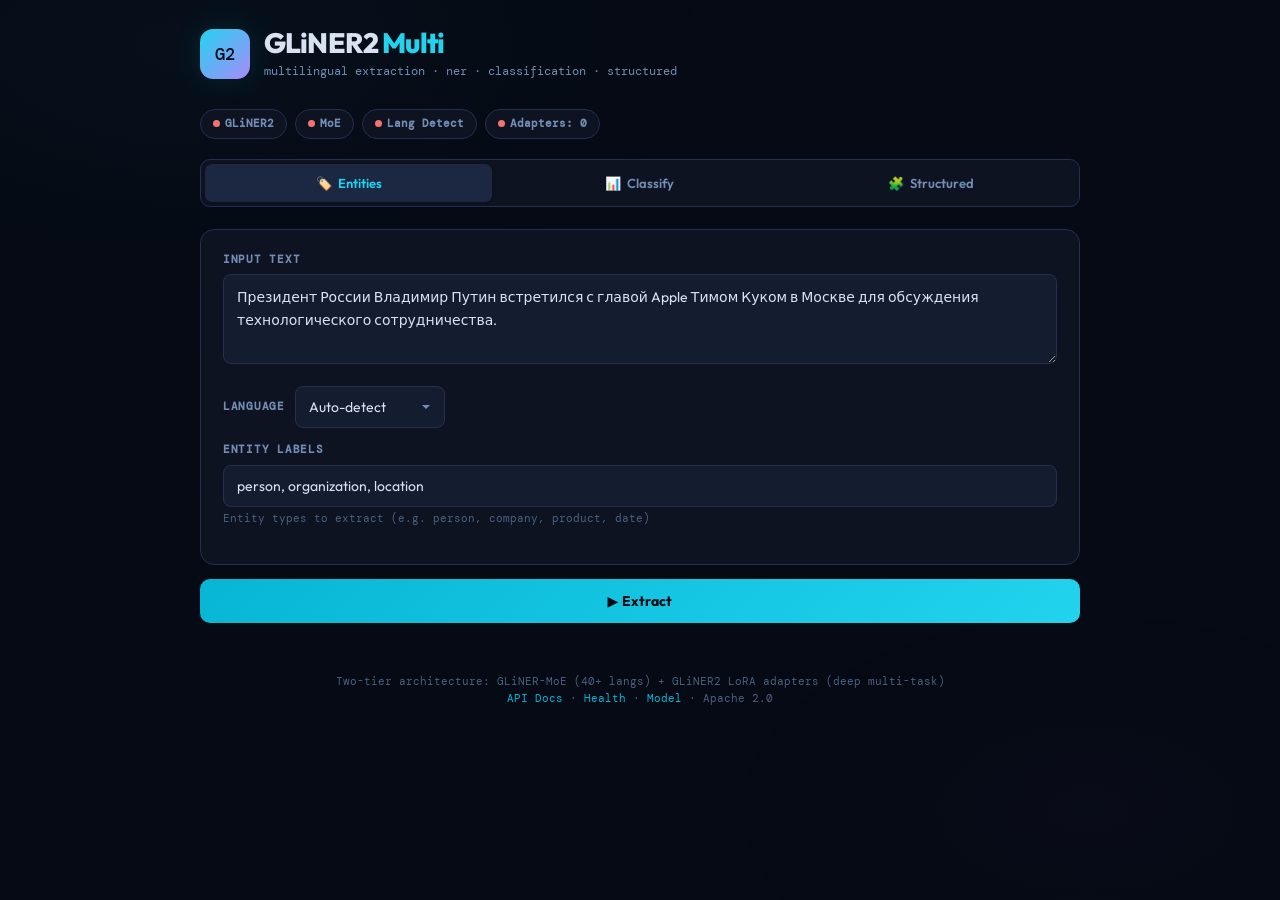
==== frontend/index.html @ 4576d4bb "Initial commit: GLiNER2 multilingual extraction system FastAPI backend with two-tier NER architectur" ====
<!DOCTYPE html>
<html lang="en">
<head>
<meta charset="UTF-8">
<meta name="viewport" content="width=device-width, initial-scale=1.0">
<title>GLiNER2 Multilingual Extraction</title>
<link rel="preconnect" href="https://fonts.googleapis.com">
<link href="https://fonts.googleapis.com/css2?family=DM+Mono:wght@400;500&family=Outfit:wght@400;500;600;700;800&display=swap" rel="stylesheet">
<style>
*,*::before,*::after{box-sizing:border-box;margin:0;padding:0}
:root{
  --bg:#060a14;--surface:#0d1321;--s2:#141d30;--s3:#1c2842;
  --border:#243050;--blight:#304670;
  --text:#d8e2f0;--dim:#728db5;--muted:#4a6080;
  --accent:#22d3ee;--acdim:#06b6d4;--acbg:rgba(34,211,238,.06);
  --green:#34d399;--amber:#fbbf24;--red:#f87171;--violet:#a78bfa;--blue:#60a5fa;--pink:#f472b6;
  --mono:'DM Mono','Fira Code',monospace;--sans:'Outfit',system-ui,sans-serif;
  --r:10px;--rs:6px;
}
body{font-family:var(--sans);background:var(--bg);color:var(--text);min-height:100vh;line-height:1.6}
body::before{content:'';position:fixed;inset:0;background:radial-gradient(ellipse 70% 50% at 15% 5%,rgba(34,211,238,.03) 0%,transparent 60%),radial-gradient(ellipse 50% 40% at 85% 90%,rgba(167,139,250,.02) 0%,transparent 60%);pointer-events:none;z-index:0}
.app{position:relative;z-index:1;max-width:920px;margin:0 auto;padding:28px 20px 60px}
/* Header */
.hdr{display:flex;align-items:center;gap:14px;margin-bottom:28px;animation:fd .5s ease}
.logo{width:50px;height:50px;border-radius:13px;background:linear-gradient(135deg,var(--accent),var(--violet));display:flex;align-items:center;justify-content:center;font-family:var(--mono);font-weight:500;font-size:17px;color:var(--bg);flex-shrink:0;box-shadow:0 0 30px rgba(34,211,238,.12)}
.hdr h1{font-size:28px;font-weight:800;letter-spacing:-.03em;line-height:1.1}
.hdr h1 em{font-style:normal;color:var(--accent)}
.hdr small{display:block;font-size:12px;color:var(--dim);margin-top:3px;font-family:var(--mono)}
/* Status */
.status{display:flex;gap:8px;flex-wrap:wrap;margin-bottom:20px;animation:fd .5s ease .05s both}
.status-pill{padding:5px 12px;border-radius:20px;font-size:11px;font-weight:600;font-family:var(--mono);border:1px solid var(--border);background:var(--surface);color:var(--dim);display:flex;align-items:center;gap:5px}
.status-pill .dot{width:7px;height:7px;border-radius:50%;background:var(--muted)}
.status-pill.ok .dot{background:var(--green);box-shadow:0 0 6px rgba(52,211,153,.4)}
.status-pill.warn .dot{background:var(--amber)}
.status-pill.err .dot{background:var(--red)}
/* Tabs */
.tabs{display:flex;gap:4px;background:var(--surface);border:1px solid var(--border);border-radius:var(--r);padding:4px;margin-bottom:22px;animation:fd .5s ease .08s both}
.tab{flex:1;padding:11px 14px;border:none;background:transparent;color:var(--dim);font-family:var(--sans);font-size:13px;font-weight:600;cursor:pointer;border-radius:7px;transition:all .2s;display:flex;align-items:center;justify-content:center;gap:6px}
.tab:hover{color:var(--text);background:var(--s2)}
.tab.on{background:var(--s3);color:var(--accent);box-shadow:0 1px 4px rgba(0,0,0,.2)}
/* Card */
.card{background:var(--surface);border:1px solid var(--border);border-radius:14px;padding:22px;margin-bottom:14px;animation:fu .4s ease .1s both}
/* Form */
.lbl{display:block;font-size:10.5px;font-weight:700;text-transform:uppercase;letter-spacing:.07em;color:var(--dim);margin-bottom:6px;font-family:var(--mono)}
textarea,input[type=text],select{width:100%;padding:11px 13px;background:var(--s2);border:1.5px solid var(--border);border-radius:8px;color:var(--text);font-family:var(--sans);font-size:14px;outline:none;transition:border-color .2s}
textarea{resize:vertical;min-height:90px;line-height:1.6}
textarea:focus,input[type=text]:focus,select:focus{border-color:var(--acdim);box-shadow:0 0 0 3px rgba(34,211,238,.06)}
select{cursor:pointer;appearance:none;background-image:url("data:image/svg+xml,%3Csvg xmlns='http://www.w3.org/2000/svg' width='12' height='12' fill='%23728db5'%3E%3Cpath d='M2 4l4 4 4-4'/%3E%3C/svg%3E");background-repeat:no-repeat;background-position:right 12px center;padding-right:32px}
.hint{font-size:10.5px;color:var(--muted);margin-top:4px;font-family:var(--mono)}
.fg{margin-bottom:14px}
.row{display:flex;gap:12px}
.row>*{flex:1}
/* Structured fields */
.flds{background:var(--s2);border:1px solid var(--border);border-radius:8px;padding:12px}
.flds-hdr{display:flex;justify-content:space-between;align-items:center;margin-bottom:8px}
.fr{display:flex;gap:8px;align-items:center;margin-bottom:6px}
.fr input,.fr select{padding:8px 10px;font-size:12.5px;font-family:var(--mono);border-radius:var(--rs)}
.fr input:nth-child(1){width:120px;flex:none}
.fr select{width:78px;flex:none}
.fr input:nth-child(3){flex:1}
.btn-rm{width:28px;height:28px;border-radius:var(--rs);border:1px solid #5b2a2a;background:rgba(248,113,113,.06);color:var(--red);font-size:15px;cursor:pointer;display:flex;align-items:center;justify-content:center;flex-shrink:0;transition:all .15s}
.btn-rm:hover{background:rgba(248,113,113,.15)}
.btn-add{border:1.5px dashed var(--blight);background:transparent;color:var(--dim);padding:5px 13px;border-radius:var(--rs);font-size:11.5px;font-weight:600;cursor:pointer;font-family:var(--sans);transition:all .15s}
.btn-add:hover{border-color:var(--acdim);color:var(--accent)}
/* Lang override */
.lang-row{display:flex;gap:10px;align-items:center;margin-bottom:14px}
.lang-row select{width:150px;flex:none}
.lang-row .detected{font-size:12px;color:var(--dim);font-family:var(--mono)}
/* Run btn */
.btn-run{width:100%;padding:13px 22px;border:none;border-radius:var(--r);background:linear-gradient(135deg,var(--acdim),var(--accent));color:var(--bg);font-size:14px;font-weight:700;font-family:var(--sans);cursor:pointer;letter-spacing:.01em;transition:all .2s;margin-bottom:22px;animation:fu .4s ease .15s both;position:relative;overflow:hidden}
.btn-run:hover:not(:disabled){box-shadow:0 4px 20px rgba(34,211,238,.2);transform:translateY(-1px)}
.btn-run:disabled{opacity:.5;cursor:not-allowed}
.spinner{display:inline-block;width:15px;height:15px;border:2px solid rgba(6,10,20,.3);border-top-color:var(--bg);border-radius:50%;animation:spin .6s linear infinite;vertical-align:middle;margin-right:8px}
/* Results */
.res{background:var(--surface);border:1px solid var(--border);border-radius:14px;padding:22px;animation:fu .35s ease;margin-bottom:14px}
.res-hdr{display:flex;justify-content:space-between;align-items:center;margin-bottom:16px}
.res-hdr h3{font-size:14px;font-weight:700;font-family:var(--mono);color:var(--accent)}
.res-meta{display:flex;gap:8px}
.pill{font-size:10.5px;color:var(--muted);background:var(--s2);padding:3px 10px;border-radius:20px;font-family:var(--mono)}
/* Annotated text */
.ann{padding:16px;background:var(--s2);border-radius:var(--r);border:1px solid var(--border);line-height:2.3;font-size:15px;margin-bottom:14px}
.etag{display:inline;border-radius:4px;padding:3px 6px;margin:0 1px;font-weight:600;border-width:1.5px;border-style:solid}
.ebadge{font-size:8.5px;font-weight:700;text-transform:uppercase;letter-spacing:.04em;padding:1px 5px;border-radius:3px;margin-left:4px;color:#fff;vertical-align:middle}
.ecards{display:flex;flex-wrap:wrap;gap:8px;margin-bottom:12px}
.ecard{border-radius:8px;padding:10px 16px;border-width:1.5px;border-style:solid}
.ecard-lbl{font-size:9.5px;font-weight:700;text-transform:uppercase;letter-spacing:.05em;margin-bottom:3px;font-family:var(--mono)}
.ecard-val{font-size:14px;font-weight:600}
/* Classify */
.cls-res{display:flex;align-items:center;gap:18px;padding:22px;background:var(--s2);border-radius:var(--r);border:1px solid var(--border)}
.cls-emoji{font-size:44px}
.cls-lbl{font-size:10.5px;font-weight:600;text-transform:uppercase;letter-spacing:.05em;color:var(--dim);font-family:var(--mono)}
.cls-val{font-size:26px;font-weight:800;color:var(--accent);text-transform:capitalize;font-family:var(--mono)}
/* Structured */
.stbl{background:var(--s2);border-radius:var(--r);border:1px solid var(--border);overflow:hidden}
.stbl-hdr{background:var(--s3);padding:10px 16px;border-bottom:1px solid var(--border);font-size:10.5px;font-weight:700;text-transform:uppercase;letter-spacing:.05em;color:var(--dim);font-family:var(--mono)}
.srow{display:flex;padding:10px 16px;border-bottom:1px solid var(--border)}
.srow:last-child{border-bottom:none}
.skey{width:140px;flex-shrink:0;font-size:12.5px;font-weight:600;color:var(--dim);font-family:var(--mono);padding-top:2px}
.sval{flex:1;font-size:14px;color:var(--text)}
.ltag{display:inline-block;background:rgba(167,139,250,.1);color:var(--violet);padding:2px 8px;border-radius:4px;font-size:12px;font-weight:500;margin:2px 3px 2px 0}
/* JSON */
details{margin-top:14px}
details summary{cursor:pointer;font-size:12px;font-weight:600;color:var(--dim);font-family:var(--mono);padding:5px 0;transition:color .15s}
details summary:hover{color:var(--accent)}
pre.cb{margin-top:6px;padding:14px;background:#060a14;border:1px solid var(--border);border-radius:8px;font-size:12px;font-family:var(--mono);color:var(--dim);overflow-x:auto;line-height:1.7;white-space:pre-wrap;word-break:break-word}
pre .kw{color:var(--accent)}pre .str{color:var(--amber)}pre .fn{color:var(--blue)}
/* Footer */
.ftr{text-align:center;margin-top:28px;font-size:11px;color:var(--muted);font-family:var(--mono);animation:fu .4s ease .2s both}
.ftr a{color:var(--acdim);text-decoration:none}.ftr a:hover{text-decoration:underline}
/* Animations */
@keyframes fu{from{opacity:0;transform:translateY(12px)}to{opacity:1;transform:translateY(0)}}
@keyframes fd{from{opacity:0;transform:translateY(-10px)}to{opacity:1;transform:translateY(0)}}
@keyframes spin{to{transform:rotate(360deg)}}
/* Responsive */
@media(max-width:640px){.tabs{flex-wrap:wrap}.tab{font-size:12px;padding:9px 10px}.row{flex-direction:column;gap:0}.fr{flex-wrap:wrap}.hdr h1{font-size:22px}}
</style>
</head>
<body>
<div class="app" id="app">
  <!-- Header -->
  <div class="hdr">
    <div class="logo">G2</div>
    <div>
      <h1>GLiNER2 <em>Multi</em></h1>
      <small>multilingual extraction &middot; ner &middot; classification &middot; structured</small>
    </div>
  </div>

  <!-- Status bar -->
  <div class="status" id="status-bar">
    <div class="status-pill" id="s-gliner2"><span class="dot"></span>GLiNER2</div>
    <div class="status-pill" id="s-moe"><span class="dot"></span>MoE</div>
    <div class="status-pill" id="s-lang"><span class="dot"></span>Lang Detect</div>
    <div class="status-pill" id="s-adapters"><span class="dot"></span>Adapters: 0</div>
  </div>

  <!-- Tabs -->
  <div class="tabs" id="tabs">
    <button class="tab on" data-mode="entities"><span>🏷️</span> <span>Entities</span></button>
    <button class="tab" data-mode="classify"><span>📊</span> <span>Classify</span></button>
    <button class="tab" data-mode="structured"><span>🧩</span> <span>Structured</span></button>
  </div>

  <!-- Input card -->
  <div class="card">
    <div class="fg">
      <label class="lbl">Input Text</label>
      <textarea id="input-text" placeholder="Enter text in any supported language..."></textarea>
    </div>

    <!-- Language override -->
    <div class="lang-row">
      <label class="lbl" style="margin:0">Language</label>
      <select id="lang-select">
        <option value="">Auto-detect</option>
        <option value="en">English</option>
        <option value="ru">Russian</option>
        <option value="zh">Mandarin</option>
        <option value="id">Indonesian</option>
        <option value="ur">Urdu</option>
        <option value="th">Thai</option>
        <option value="fr">French</option>
        <option value="de">German</option>
        <option value="es">Spanish</option>
        <option value="ar">Arabic</option>
        <option value="ja">Japanese</option>
        <option value="ko">Korean</option>
        <option value="hi">Hindi</option>
      </select>
      <span class="detected" id="detected-lang"></span>
    </div>

    <!-- Entity controls -->
    <div id="ctrl-entities">
      <div class="fg">
        <label class="lbl">Entity Labels</label>
        <input type="text" id="entity-labels" value="person, organization, location" placeholder="comma-separated labels">
        <div class="hint">Entity types to extract (e.g. person, company, product, date)</div>
      </div>
    </div>

    <!-- Classify controls -->
    <div id="ctrl-classify" style="display:none">
      <div class="row">
        <div class="fg"><label class="lbl">Category</label><input type="text" id="cls-category" value="sentiment"></div>
        <div class="fg"><label class="lbl">Labels</label><input type="text" id="cls-labels" value="positive, negative, neutral, mixed" placeholder="comma-separated"></div>
      </div>
    </div>

    <!-- Structured controls -->
    <div id="ctrl-structured" style="display:none">
      <div class="flds-hdr">
        <label class="lbl" style="margin:0">Schema: <code id="sch-display" style="background:var(--s3);padding:2px 7px;border-radius:4px;font-size:12px">product</code></label>
        <div style="display:flex;gap:8px;align-items:center">
          <input type="text" id="sch-name" value="product" style="width:110px;padding:7px 10px;font-size:12px;font-family:var(--mono)">
          <button class="btn-add" id="btn-add-field">+ Field</button>
        </div>
      </div>
      <div class="flds" id="fields-container"></div>
    </div>
  </div>

  <!-- Run -->
  <button class="btn-run" id="btn-run">&#9654; Extract</button>

  <!-- Results -->
  <div id="results-area"></div>

  <!-- Footer -->
  <div class="ftr">
    Two-tier architecture: GLiNER-MoE (40+ langs) + GLiNER2 LoRA adapters (deep multi-task)<br>
    <a id="lnk-docs" href="#" target="_blank">API Docs</a> &middot;
    <a id="lnk-health" href="#" target="_blank">Health</a> &middot;
    <a href="https://huggingface.co/fastino/gliner2-multi-v1" target="_blank">Model</a> &middot;
    Apache 2.0
  </div>
</div>

<script>
// ── CONFIG ──
// API base is injected at Netlify build time from RAILWAY_BACKEND_URL env var.
// The %%RAILWAY_URL%% placeholder is replaced by netlify.toml's build command.
const API = '%%RAILWAY_URL%%';
let mode = 'entities';
let structFields = [
  {name:'name',dtype:'str',description:'Full product name'},
  {name:'price',dtype:'str',description:'Price with currency'},
  {name:'features',dtype:'list',description:'Key features'}
];

// Point footer links at the backend
document.getElementById('lnk-docs').href = API + '/docs';
document.getElementById('lnk-health').href = API + '/health';

const PRESETS = {
  entities: {text:'Президент России Владимир Путин встретился с главой Apple Тимом Куком в Москве для обсуждения технологического сотрудничества.',labels:'person, organization, location'},
  classify: {text:'Этот ноутбук обладает потрясающим качеством сборки и великолепным дисплеем, но батарея едва держит 3 часа.',labels:'positive, negative, neutral, mixed',category:'sentiment'},
  structured: {text:'iPhone 15 Pro Max with 256GB storage, A17 Pro chip, priced at $1,199. Available in Natural Titanium and Black Titanium.'}
};

const ECOLORS = {
  person:{bg:'rgba(251,191,36,.1)',border:'#fbbf24',text:'#fbbf24'},
  organization:{bg:'rgba(96,165,250,.1)',border:'#60a5fa',text:'#60a5fa'},
  location:{bg:'rgba(244,114,182,.1)',border:'#f472b6',text:'#f472b6'},
  company:{bg:'rgba(96,165,250,.1)',border:'#60a5fa',text:'#60a5fa'},
  product:{bg:'rgba(110,231,183,.1)',border:'#6ee7b7',text:'#6ee7b7'},
  date:{bg:'rgba(251,191,36,.08)',border:'#fbbf24',text:'#fbbf24'},
  default:{bg:'rgba(124,139,170,.08)',border:'#728db5',text:'#728db5'}
};
function ec(l){return ECOLORS[l.toLowerCase()]||ECOLORS.default}
function esc(s){return(s||'').replace(/&/g,'&amp;').replace(/</g,'&lt;').replace(/>/g,'&gt;').replace(/"/g,'&quot;')}

// ── DOM ──
const $=id=>document.getElementById(id);
const inputText=$('input-text');
const langSelect=$('lang-select');
const detectedEl=$('detected-lang');
const btnRun=$('btn-run');
const resultsArea=$('results-area');

// ── HEALTH CHECK ──
async function checkHealth(){
  try{
    const r=await fetch(API+'/health');
    const d=await r.json();
    setStatus('s-gliner2',d.gliner2_loaded);
    setStatus('s-moe',d.moe_loaded);
    setStatus('s-lang',d.lang_detect_loaded);
    $('s-adapters').querySelector('.dot').style.background=d.adapters_available.length>0?'var(--green)':'var(--muted)';
    $('s-adapters').innerHTML=`<span class="dot" style="background:${d.adapters_available.length>0?'var(--green)':'var(--muted)'}"></span>Adapters: ${d.adapters_available.length} (${d.adapters_available.join(', ')||'none'})`;
    $('s-adapters').className='status-pill'+(d.adapters_available.length>0?' ok':'');
  }catch(e){
    ['s-gliner2','s-moe','s-lang','s-adapters'].forEach(id=>{
      $(id).className='status-pill err';
    });
  }
}
function setStatus(id,ok){
  const el=$(id);
  el.className='status-pill '+(ok?'ok':'warn');
  el.querySelector('.dot').style.background=ok?'var(--green)':'var(--amber)';
}
checkHealth();setInterval(checkHealth,30000);

// ── TABS ──
document.querySelectorAll('.tab').forEach(t=>{
  t.addEventListener('click',()=>{
    document.querySelectorAll('.tab').forEach(x=>x.classList.remove('on'));
    t.classList.add('on');
    mode=t.dataset.mode;
    $('ctrl-entities').style.display=mode==='entities'?'':'none';
    $('ctrl-classify').style.display=mode==='classify'?'':'none';
    $('ctrl-structured').style.display=mode==='structured'?'':'none';
    const p=PRESETS[mode];
    if(p){inputText.value=p.text;if(p.labels)$('entity-labels').value=p.labels;if(p.labels)$('cls-labels').value=p.labels;if(p.category)$('cls-category').value=p.category;}
    resultsArea.innerHTML='';
  });
});
inputText.value=PRESETS.entities.text;

// ── STRUCTURED FIELDS ──
function renderFields(){
  const c=$('fields-container');c.innerHTML='';
  structFields.forEach((f,i)=>{
    const row=document.createElement('div');row.className='fr';
    row.innerHTML=`<input type="text" value="${esc(f.name)}" data-i="${i}" data-k="name" placeholder="Name">
      <select data-i="${i}" data-k="dtype"><option value="str"${f.dtype==='str'?' selected':''}>str</option><option value="int"${f.dtype==='int'?' selected':''}>int</option><option value="float"${f.dtype==='float'?' selected':''}>float</option><option value="list"${f.dtype==='list'?' selected':''}>list</option></select>
      <input type="text" value="${esc(f.description)}" data-i="${i}" data-k="description" placeholder="Description">
      <button class="btn-rm" data-i="${i}">&times;</button>`;
    c.appendChild(row);
  });
  c.querySelectorAll('input,select').forEach(el=>{el.addEventListener('input',()=>{structFields[+el.dataset.i][el.dataset.k]=el.value})});
  c.querySelectorAll('.btn-rm').forEach(el=>{el.addEventListener('click',()=>{structFields.splice(+el.dataset.i,1);renderFields()})});
}
$('btn-add-field').addEventListener('click',()=>{structFields.push({name:'',dtype:'str',description:''});renderFields()});
$('sch-name').addEventListener('input',()=>{$('sch-display').textContent=$('sch-name').value||'item'});
renderFields();

// ── RUN ──
btnRun.addEventListener('click',async()=>{
  const text=inputText.value.trim();if(!text)return;
  btnRun.disabled=true;btnRun.innerHTML='<span class="spinner"></span> Processing...';
  resultsArea.innerHTML='';

  try{
    let endpoint,body;
    const lang=langSelect.value||undefined;
    if(mode==='entities'){
      endpoint='/extract';
      body={text,labels:$('entity-labels').value.split(',').map(s=>s.trim()).filter(Boolean),lang,threshold:0.3};
    }else if(mode==='classify'){
      endpoint='/classify';
      body={text,labels:$('cls-labels').value.split(',').map(s=>s.trim()).filter(Boolean),category:$('cls-category').value,lang};
    }else{
      endpoint='/structured';
      body={text,schema_name:$('sch-name').value||'item',fields:structFields.filter(f=>f.name),lang};
    }

    const resp=await fetch(API+endpoint,{method:'POST',headers:{'Content-Type':'application/json'},body:JSON.stringify(body)});
    if(!resp.ok)throw new Error(`API error: ${resp.status}`);
    const data=await resp.json();
    renderResults(data,text);
  }catch(err){
    resultsArea.innerHTML=`<div class="res"><div style="color:var(--red)">Error: ${esc(err.message)}</div><div class="hint" style="margin-top:8px">Backend unreachable. Check that Railway is running: <a href="${esc(API+'/health')}" target="_blank" style="color:var(--accent)">${esc(API)}/health</a></div></div>`;
  }

  btnRun.disabled=false;btnRun.innerHTML='&#9654; Extract';
});

// ── RENDER ──
function renderResults(data,text){
  const model=data.model||'unknown';
  const lang=data.lang||'?';
  const ms=data.processing_time_ms||0;
  detectedEl.textContent=lang!=='?'?`Detected: ${lang}`:'';

  let html=`<div class="res"><div class="res-hdr"><h3>&#11041; Results</h3><div class="res-meta">
    <span class="pill">${esc(model)}</span><span class="pill">lang: ${esc(lang)}</span><span class="pill">${ms}ms</span>
  </div></div>`;

  const result=data.result||data;

  if(mode==='entities'&&result.entities){
    html+=`<div class="ann">${buildAnnotated(text,result.entities)}</div><div class="ecards">`;
    for(const[label,vals]of Object.entries(result.entities)){
      const c=ec(label);
      html+=`<div class="ecard" style="background:${c.bg};border-color:${c.border}"><div class="ecard-lbl" style="color:${c.border}">${esc(label)}</div><div class="ecard-val" style="color:${c.text}">${vals.length>0?vals.map(v=>esc(v)).join(', '):'—'}</div></div>`;
    }
    html+='</div>';
  }

  if(mode==='classify'){
    const cat=Object.keys(result)[0]||'?';
    const val=result[cat]||'?';
    const emoji=val==='positive'?'😊':val==='negative'?'😞':val==='mixed'?'🤔':'😐';
    html+=`<div class="cls-res"><div class="cls-emoji">${emoji}</div><div><div class="cls-lbl">${esc(cat)}</div><div class="cls-val">${esc(val)}</div></div></div>`;
  }

  if(mode==='structured'){
    for(const[key,items]of Object.entries(result)){
      if(!Array.isArray(items))continue;
      items.forEach(item=>{
        html+=`<div class="stbl"><div class="stbl-hdr">${esc(key)}</div>`;
        for(const[field,val]of Object.entries(item)){
          html+=`<div class="srow"><div class="skey">${esc(field)}</div><div class="sval">${Array.isArray(val)?val.map(v=>`<span class="ltag">${esc(v)}</span>`).join(''):esc(String(val))}</div></div>`;
        }
        html+='</div>';
      });
    }
  }

  html+=`<details><summary>Raw JSON</summary><pre class="cb">${esc(JSON.stringify(data,null,2))}</pre></details></div>`;
  resultsArea.innerHTML=html;
}

function buildAnnotated(text,entities){
  const anns=[];
  for(const[label,vals]of Object.entries(entities)){
    for(const val of(vals||[])){
      let idx=0;
      while((idx=text.indexOf(val,idx))!==-1){anns.push({s:idx,e:idx+val.length,label,text:val});idx+=val.length}
    }
  }
  anns.sort((a,b)=>a.s-b.s);
  const clean=[];let last=0;
  for(const a of anns){if(a.s>=last){clean.push(a);last=a.e}}
  let html='',cur=0;
  clean.forEach(a=>{
    if(a.s>cur)html+=esc(text.slice(cur,a.s));
    const c=ec(a.label);
    html+=`<span class="etag" style="background:${c.bg};border-color:${c.border};color:${c.text}">${esc(a.text)}<span class="ebadge" style="background:${c.border}">${esc(a.label)}</span></span>`;
    cur=a.e;
  });
  if(cur<text.length)html+=esc(text.slice(cur));
  return html;
}
</script>
</body>
</html>
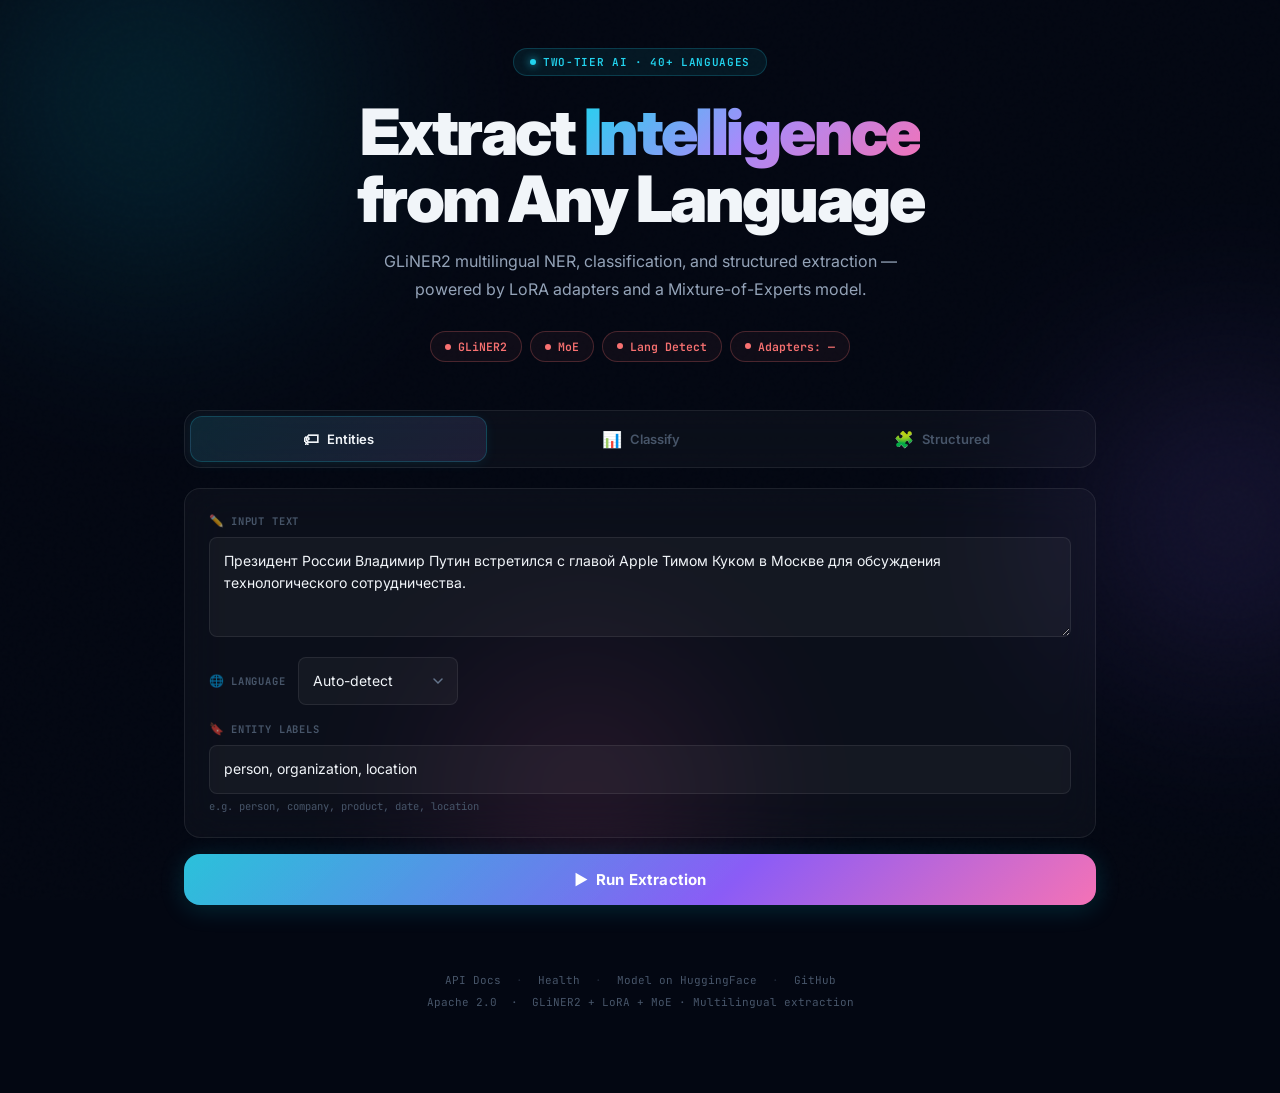
==== commit 0090c0ad: "Redesign frontend: glassmorphism, animated orbs, gradient hero - Deep space background with three an" ====
--- a/frontend/index.html
+++ b/frontend/index.html
@@ -3,415 +3,1074 @@
 <head>
 <meta charset="UTF-8">
 <meta name="viewport" content="width=device-width, initial-scale=1.0">
-<title>GLiNER2 Multilingual Extraction</title>
+<title>GLiNER2 · Multilingual AI Extraction</title>
 <link rel="preconnect" href="https://fonts.googleapis.com">
-<link href="https://fonts.googleapis.com/css2?family=DM+Mono:wght@400;500&family=Outfit:wght@400;500;600;700;800&display=swap" rel="stylesheet">
+<link href="https://fonts.googleapis.com/css2?family=Inter:wght@300;400;500;600;700;800;900&family=JetBrains+Mono:wght@400;500;600&display=swap" rel="stylesheet">
 <style>
 *,*::before,*::after{box-sizing:border-box;margin:0;padding:0}
-:root{
-  --bg:#060a14;--surface:#0d1321;--s2:#141d30;--s3:#1c2842;
-  --border:#243050;--blight:#304670;
-  --text:#d8e2f0;--dim:#728db5;--muted:#4a6080;
-  --accent:#22d3ee;--acdim:#06b6d4;--acbg:rgba(34,211,238,.06);
-  --green:#34d399;--amber:#fbbf24;--red:#f87171;--violet:#a78bfa;--blue:#60a5fa;--pink:#f472b6;
-  --mono:'DM Mono','Fira Code',monospace;--sans:'Outfit',system-ui,sans-serif;
-  --r:10px;--rs:6px;
-}
-body{font-family:var(--sans);background:var(--bg);color:var(--text);min-height:100vh;line-height:1.6}
-body::before{content:'';position:fixed;inset:0;background:radial-gradient(ellipse 70% 50% at 15% 5%,rgba(34,211,238,.03) 0%,transparent 60%),radial-gradient(ellipse 50% 40% at 85% 90%,rgba(167,139,250,.02) 0%,transparent 60%);pointer-events:none;z-index:0}
-.app{position:relative;z-index:1;max-width:920px;margin:0 auto;padding:28px 20px 60px}
-/* Header */
-.hdr{display:flex;align-items:center;gap:14px;margin-bottom:28px;animation:fd .5s ease}
-.logo{width:50px;height:50px;border-radius:13px;background:linear-gradient(135deg,var(--accent),var(--violet));display:flex;align-items:center;justify-content:center;font-family:var(--mono);font-weight:500;font-size:17px;color:var(--bg);flex-shrink:0;box-shadow:0 0 30px rgba(34,211,238,.12)}
-.hdr h1{font-size:28px;font-weight:800;letter-spacing:-.03em;line-height:1.1}
-.hdr h1 em{font-style:normal;color:var(--accent)}
-.hdr small{display:block;font-size:12px;color:var(--dim);margin-top:3px;font-family:var(--mono)}
-/* Status */
-.status{display:flex;gap:8px;flex-wrap:wrap;margin-bottom:20px;animation:fd .5s ease .05s both}
-.status-pill{padding:5px 12px;border-radius:20px;font-size:11px;font-weight:600;font-family:var(--mono);border:1px solid var(--border);background:var(--surface);color:var(--dim);display:flex;align-items:center;gap:5px}
-.status-pill .dot{width:7px;height:7px;border-radius:50%;background:var(--muted)}
-.status-pill.ok .dot{background:var(--green);box-shadow:0 0 6px rgba(52,211,153,.4)}
-.status-pill.warn .dot{background:var(--amber)}
-.status-pill.err .dot{background:var(--red)}
-/* Tabs */
-.tabs{display:flex;gap:4px;background:var(--surface);border:1px solid var(--border);border-radius:var(--r);padding:4px;margin-bottom:22px;animation:fd .5s ease .08s both}
-.tab{flex:1;padding:11px 14px;border:none;background:transparent;color:var(--dim);font-family:var(--sans);font-size:13px;font-weight:600;cursor:pointer;border-radius:7px;transition:all .2s;display:flex;align-items:center;justify-content:center;gap:6px}
-.tab:hover{color:var(--text);background:var(--s2)}
-.tab.on{background:var(--s3);color:var(--accent);box-shadow:0 1px 4px rgba(0,0,0,.2)}
-/* Card */
-.card{background:var(--surface);border:1px solid var(--border);border-radius:14px;padding:22px;margin-bottom:14px;animation:fu .4s ease .1s both}
-/* Form */
-.lbl{display:block;font-size:10.5px;font-weight:700;text-transform:uppercase;letter-spacing:.07em;color:var(--dim);margin-bottom:6px;font-family:var(--mono)}
-textarea,input[type=text],select{width:100%;padding:11px 13px;background:var(--s2);border:1.5px solid var(--border);border-radius:8px;color:var(--text);font-family:var(--sans);font-size:14px;outline:none;transition:border-color .2s}
-textarea{resize:vertical;min-height:90px;line-height:1.6}
-textarea:focus,input[type=text]:focus,select:focus{border-color:var(--acdim);box-shadow:0 0 0 3px rgba(34,211,238,.06)}
-select{cursor:pointer;appearance:none;background-image:url("data:image/svg+xml,%3Csvg xmlns='http://www.w3.org/2000/svg' width='12' height='12' fill='%23728db5'%3E%3Cpath d='M2 4l4 4 4-4'/%3E%3C/svg%3E");background-repeat:no-repeat;background-position:right 12px center;padding-right:32px}
-.hint{font-size:10.5px;color:var(--muted);margin-top:4px;font-family:var(--mono)}
-.fg{margin-bottom:14px}
-.row{display:flex;gap:12px}
-.row>*{flex:1}
-/* Structured fields */
-.flds{background:var(--s2);border:1px solid var(--border);border-radius:8px;padding:12px}
-.flds-hdr{display:flex;justify-content:space-between;align-items:center;margin-bottom:8px}
-.fr{display:flex;gap:8px;align-items:center;margin-bottom:6px}
-.fr input,.fr select{padding:8px 10px;font-size:12.5px;font-family:var(--mono);border-radius:var(--rs)}
-.fr input:nth-child(1){width:120px;flex:none}
-.fr select{width:78px;flex:none}
-.fr input:nth-child(3){flex:1}
-.btn-rm{width:28px;height:28px;border-radius:var(--rs);border:1px solid #5b2a2a;background:rgba(248,113,113,.06);color:var(--red);font-size:15px;cursor:pointer;display:flex;align-items:center;justify-content:center;flex-shrink:0;transition:all .15s}
-.btn-rm:hover{background:rgba(248,113,113,.15)}
-.btn-add{border:1.5px dashed var(--blight);background:transparent;color:var(--dim);padding:5px 13px;border-radius:var(--rs);font-size:11.5px;font-weight:600;cursor:pointer;font-family:var(--sans);transition:all .15s}
-.btn-add:hover{border-color:var(--acdim);color:var(--accent)}
-/* Lang override */
-.lang-row{display:flex;gap:10px;align-items:center;margin-bottom:14px}
-.lang-row select{width:150px;flex:none}
-.lang-row .detected{font-size:12px;color:var(--dim);font-family:var(--mono)}
-/* Run btn */
-.btn-run{width:100%;padding:13px 22px;border:none;border-radius:var(--r);background:linear-gradient(135deg,var(--acdim),var(--accent));color:var(--bg);font-size:14px;font-weight:700;font-family:var(--sans);cursor:pointer;letter-spacing:.01em;transition:all .2s;margin-bottom:22px;animation:fu .4s ease .15s both;position:relative;overflow:hidden}
-.btn-run:hover:not(:disabled){box-shadow:0 4px 20px rgba(34,211,238,.2);transform:translateY(-1px)}
-.btn-run:disabled{opacity:.5;cursor:not-allowed}
-.spinner{display:inline-block;width:15px;height:15px;border:2px solid rgba(6,10,20,.3);border-top-color:var(--bg);border-radius:50%;animation:spin .6s linear infinite;vertical-align:middle;margin-right:8px}
-/* Results */
-.res{background:var(--surface);border:1px solid var(--border);border-radius:14px;padding:22px;animation:fu .35s ease;margin-bottom:14px}
-.res-hdr{display:flex;justify-content:space-between;align-items:center;margin-bottom:16px}
-.res-hdr h3{font-size:14px;font-weight:700;font-family:var(--mono);color:var(--accent)}
-.res-meta{display:flex;gap:8px}
-.pill{font-size:10.5px;color:var(--muted);background:var(--s2);padding:3px 10px;border-radius:20px;font-family:var(--mono)}
-/* Annotated text */
-.ann{padding:16px;background:var(--s2);border-radius:var(--r);border:1px solid var(--border);line-height:2.3;font-size:15px;margin-bottom:14px}
-.etag{display:inline;border-radius:4px;padding:3px 6px;margin:0 1px;font-weight:600;border-width:1.5px;border-style:solid}
-.ebadge{font-size:8.5px;font-weight:700;text-transform:uppercase;letter-spacing:.04em;padding:1px 5px;border-radius:3px;margin-left:4px;color:#fff;vertical-align:middle}
-.ecards{display:flex;flex-wrap:wrap;gap:8px;margin-bottom:12px}
-.ecard{border-radius:8px;padding:10px 16px;border-width:1.5px;border-style:solid}
-.ecard-lbl{font-size:9.5px;font-weight:700;text-transform:uppercase;letter-spacing:.05em;margin-bottom:3px;font-family:var(--mono)}
-.ecard-val{font-size:14px;font-weight:600}
-/* Classify */
-.cls-res{display:flex;align-items:center;gap:18px;padding:22px;background:var(--s2);border-radius:var(--r);border:1px solid var(--border)}
-.cls-emoji{font-size:44px}
-.cls-lbl{font-size:10.5px;font-weight:600;text-transform:uppercase;letter-spacing:.05em;color:var(--dim);font-family:var(--mono)}
-.cls-val{font-size:26px;font-weight:800;color:var(--accent);text-transform:capitalize;font-family:var(--mono)}
-/* Structured */
-.stbl{background:var(--s2);border-radius:var(--r);border:1px solid var(--border);overflow:hidden}
-.stbl-hdr{background:var(--s3);padding:10px 16px;border-bottom:1px solid var(--border);font-size:10.5px;font-weight:700;text-transform:uppercase;letter-spacing:.05em;color:var(--dim);font-family:var(--mono)}
-.srow{display:flex;padding:10px 16px;border-bottom:1px solid var(--border)}
-.srow:last-child{border-bottom:none}
-.skey{width:140px;flex-shrink:0;font-size:12.5px;font-weight:600;color:var(--dim);font-family:var(--mono);padding-top:2px}
-.sval{flex:1;font-size:14px;color:var(--text)}
-.ltag{display:inline-block;background:rgba(167,139,250,.1);color:var(--violet);padding:2px 8px;border-radius:4px;font-size:12px;font-weight:500;margin:2px 3px 2px 0}
-/* JSON */
-details{margin-top:14px}
-details summary{cursor:pointer;font-size:12px;font-weight:600;color:var(--dim);font-family:var(--mono);padding:5px 0;transition:color .15s}
-details summary:hover{color:var(--accent)}
-pre.cb{margin-top:6px;padding:14px;background:#060a14;border:1px solid var(--border);border-radius:8px;font-size:12px;font-family:var(--mono);color:var(--dim);overflow-x:auto;line-height:1.7;white-space:pre-wrap;word-break:break-word}
-pre .kw{color:var(--accent)}pre .str{color:var(--amber)}pre .fn{color:var(--blue)}
-/* Footer */
-.ftr{text-align:center;margin-top:28px;font-size:11px;color:var(--muted);font-family:var(--mono);animation:fu .4s ease .2s both}
-.ftr a{color:var(--acdim);text-decoration:none}.ftr a:hover{text-decoration:underline}
-/* Animations */
-@keyframes fu{from{opacity:0;transform:translateY(12px)}to{opacity:1;transform:translateY(0)}}
-@keyframes fd{from{opacity:0;transform:translateY(-10px)}to{opacity:1;transform:translateY(0)}}
-@keyframes spin{to{transform:rotate(360deg)}}
-/* Responsive */
-@media(max-width:640px){.tabs{flex-wrap:wrap}.tab{font-size:12px;padding:9px 10px}.row{flex-direction:column;gap:0}.fr{flex-wrap:wrap}.hdr h1{font-size:22px}}
+
+:root {
+  --bg: #030712;
+  --surface: rgba(255,255,255,0.03);
+  --surface2: rgba(255,255,255,0.06);
+  --surface3: rgba(255,255,255,0.09);
+  --border: rgba(255,255,255,0.08);
+  --border2: rgba(255,255,255,0.14);
+  --text: #f1f5f9;
+  --text2: #94a3b8;
+  --text3: #475569;
+  --cyan: #22d3ee;
+  --cyan2: #06b6d4;
+  --violet: #a78bfa;
+  --violet2: #8b5cf6;
+  --pink: #f472b6;
+  --green: #34d399;
+  --amber: #fbbf24;
+  --red: #f87171;
+  --blue: #60a5fa;
+  --mono: 'JetBrains Mono', monospace;
+  --sans: 'Inter', system-ui, sans-serif;
+  --r: 16px;
+  --r2: 12px;
+  --r3: 8px;
+  --blur: blur(20px);
+  --glow-cyan: 0 0 40px rgba(34,211,238,0.15);
+  --glow-violet: 0 0 40px rgba(167,139,250,0.15);
+}
+
+html { scroll-behavior: smooth; }
+
+body {
+  font-family: var(--sans);
+  background: var(--bg);
+  color: var(--text);
+  min-height: 100vh;
+  overflow-x: hidden;
+}
+
+/* ── Animated background ── */
+.bg-canvas {
+  position: fixed;
+  inset: 0;
+  z-index: 0;
+  overflow: hidden;
+  pointer-events: none;
+}
+.orb {
+  position: absolute;
+  border-radius: 50%;
+  filter: blur(80px);
+  opacity: 0.18;
+  animation: drift 18s ease-in-out infinite;
+}
+.orb1 { width: 600px; height: 600px; background: radial-gradient(circle, #06b6d4, transparent 70%); top: -200px; left: -150px; animation-delay: 0s; }
+.orb2 { width: 500px; height: 500px; background: radial-gradient(circle, #8b5cf6, transparent 70%); top: 30%; right: -200px; animation-delay: -6s; }
+.orb3 { width: 400px; height: 400px; background: radial-gradient(circle, #ec4899, transparent 70%); bottom: -100px; left: 30%; animation-delay: -12s; }
+@keyframes drift {
+  0%,100% { transform: translate(0,0) scale(1); }
+  33% { transform: translate(40px,-30px) scale(1.05); }
+  66% { transform: translate(-20px,40px) scale(0.97); }
+}
+
+/* ── Noise texture overlay ── */
+.bg-canvas::after {
+  content: '';
+  position: absolute;
+  inset: 0;
+  background-image: url("data:image/svg+xml,%3Csvg viewBox='0 0 256 256' xmlns='http://www.w3.org/2000/svg'%3E%3Cfilter id='noise'%3E%3CfeTurbulence type='fractalNoise' baseFrequency='0.9' numOctaves='4' stitchTiles='stitch'/%3E%3C/filter%3E%3Crect width='100%25' height='100%25' filter='url(%23noise)' opacity='0.04'/%3E%3C/svg%3E");
+  opacity: 0.4;
+}
+
+/* ── Layout ── */
+.app {
+  position: relative;
+  z-index: 1;
+  max-width: 960px;
+  margin: 0 auto;
+  padding: 48px 24px 80px;
+}
+
+/* ── Header ── */
+.hero {
+  text-align: center;
+  margin-bottom: 48px;
+  animation: fadeUp 0.6s ease both;
+}
+.hero-badge {
+  display: inline-flex;
+  align-items: center;
+  gap: 7px;
+  background: rgba(34,211,238,0.08);
+  border: 1px solid rgba(34,211,238,0.2);
+  border-radius: 100px;
+  padding: 6px 16px;
+  font-size: 11px;
+  font-weight: 600;
+  font-family: var(--mono);
+  color: var(--cyan);
+  letter-spacing: 0.06em;
+  text-transform: uppercase;
+  margin-bottom: 22px;
+}
+.hero-badge .pulse {
+  width: 6px; height: 6px;
+  border-radius: 50%;
+  background: var(--cyan);
+  box-shadow: 0 0 8px var(--cyan);
+  animation: pulse 2s ease-in-out infinite;
+}
+@keyframes pulse { 0%,100%{opacity:1;transform:scale(1)} 50%{opacity:0.5;transform:scale(0.8)} }
+
+.hero h1 {
+  font-size: clamp(36px, 6vw, 64px);
+  font-weight: 900;
+  line-height: 1.05;
+  letter-spacing: -0.04em;
+  margin-bottom: 16px;
+}
+.hero h1 .grad {
+  background: linear-gradient(135deg, var(--cyan) 0%, var(--violet) 50%, var(--pink) 100%);
+  -webkit-background-clip: text;
+  -webkit-text-fill-color: transparent;
+  background-clip: text;
+}
+.hero p {
+  font-size: 16px;
+  color: var(--text2);
+  max-width: 520px;
+  margin: 0 auto 28px;
+  line-height: 1.7;
+  font-weight: 400;
+}
+
+/* ── Status strip ── */
+.status-strip {
+  display: flex;
+  gap: 8px;
+  flex-wrap: wrap;
+  justify-content: center;
+  margin-bottom: 36px;
+  animation: fadeUp 0.6s ease 0.1s both;
+}
+.s-pill {
+  display: flex;
+  align-items: center;
+  gap: 7px;
+  padding: 7px 14px;
+  background: var(--surface);
+  border: 1px solid var(--border);
+  border-radius: 100px;
+  font-size: 11.5px;
+  font-weight: 600;
+  font-family: var(--mono);
+  color: var(--text3);
+  backdrop-filter: var(--blur);
+  transition: all 0.3s;
+}
+.s-pill.ok { color: var(--green); border-color: rgba(52,211,153,0.25); background: rgba(52,211,153,0.05); }
+.s-pill.warn { color: var(--amber); border-color: rgba(251,191,36,0.25); background: rgba(251,191,36,0.05); }
+.s-pill.err { color: var(--red); border-color: rgba(248,113,113,0.25); background: rgba(248,113,113,0.05); }
+.s-dot {
+  width: 6px; height: 6px;
+  border-radius: 50%;
+  background: currentColor;
+  flex-shrink: 0;
+}
+.s-pill.ok .s-dot { box-shadow: 0 0 6px currentColor; }
+
+/* ── Mode tabs ── */
+.mode-tabs {
+  display: flex;
+  gap: 6px;
+  background: rgba(255,255,255,0.03);
+  border: 1px solid var(--border);
+  border-radius: var(--r);
+  padding: 5px;
+  margin-bottom: 20px;
+  backdrop-filter: var(--blur);
+  animation: fadeUp 0.6s ease 0.15s both;
+}
+.m-tab {
+  flex: 1;
+  display: flex;
+  align-items: center;
+  justify-content: center;
+  gap: 8px;
+  padding: 12px 16px;
+  border: none;
+  background: transparent;
+  color: var(--text3);
+  font-family: var(--sans);
+  font-size: 13px;
+  font-weight: 600;
+  cursor: pointer;
+  border-radius: var(--r2);
+  transition: all 0.2s;
+  white-space: nowrap;
+}
+.m-tab:hover { color: var(--text2); background: var(--surface2); }
+.m-tab.on {
+  background: linear-gradient(135deg, rgba(34,211,238,0.12), rgba(167,139,250,0.12));
+  color: var(--text);
+  border: 1px solid rgba(34,211,238,0.2);
+  box-shadow: 0 2px 12px rgba(34,211,238,0.08);
+}
+.m-tab .tab-icon { font-size: 16px; }
+
+/* ── Glass card ── */
+.glass {
+  background: var(--surface);
+  border: 1px solid var(--border);
+  border-radius: var(--r);
+  backdrop-filter: var(--blur);
+  padding: 24px;
+  margin-bottom: 16px;
+  animation: fadeUp 0.5s ease 0.2s both;
+}
+.glass:hover { border-color: var(--border2); }
+
+/* ── Form elements ── */
+.field { margin-bottom: 16px; }
+.field:last-child { margin-bottom: 0; }
+.field-label {
+  display: flex;
+  align-items: center;
+  gap: 6px;
+  font-size: 10.5px;
+  font-weight: 700;
+  text-transform: uppercase;
+  letter-spacing: 0.08em;
+  color: var(--text3);
+  font-family: var(--mono);
+  margin-bottom: 8px;
+}
+.field-label .icon { opacity: 0.6; font-size: 12px; }
+
+textarea, input[type=text], select {
+  width: 100%;
+  padding: 12px 14px;
+  background: rgba(255,255,255,0.04);
+  border: 1.5px solid var(--border);
+  border-radius: var(--r3);
+  color: var(--text);
+  font-family: var(--sans);
+  font-size: 14px;
+  line-height: 1.6;
+  outline: none;
+  transition: border-color 0.2s, box-shadow 0.2s, background 0.2s;
+  -webkit-appearance: none;
+}
+textarea { resize: vertical; min-height: 100px; }
+textarea:focus, input[type=text]:focus, select:focus {
+  border-color: rgba(34,211,238,0.4);
+  background: rgba(255,255,255,0.06);
+  box-shadow: 0 0 0 3px rgba(34,211,238,0.08);
+}
+select {
+  cursor: pointer;
+  background-image: url("data:image/svg+xml,%3Csvg xmlns='http://www.w3.org/2000/svg' width='14' height='14' fill='%2364748b'%3E%3Cpath d='M3 5l4 4 4-4' stroke='%2364748b' stroke-width='1.5' fill='none' stroke-linecap='round'/%3E%3C/svg%3E");
+  background-repeat: no-repeat;
+  background-position: right 12px center;
+  padding-right: 36px;
+}
+select option { background: #0f172a; color: var(--text); }
+.field-hint { font-size: 10.5px; color: var(--text3); margin-top: 5px; font-family: var(--mono); }
+
+/* ── Two-col row ── */
+.row2 { display: grid; grid-template-columns: 1fr 1fr; gap: 14px; }
+@media(max-width:580px){ .row2 { grid-template-columns: 1fr; } }
+
+/* ── Lang row ── */
+.lang-row {
+  display: flex;
+  align-items: center;
+  gap: 12px;
+  flex-wrap: wrap;
+}
+.lang-row .field-label { margin: 0; flex-shrink: 0; }
+.lang-row select { width: 160px; flex: none; }
+.detected-badge {
+  font-size: 11px;
+  font-family: var(--mono);
+  color: var(--cyan);
+  background: rgba(34,211,238,0.08);
+  border: 1px solid rgba(34,211,238,0.2);
+  padding: 4px 10px;
+  border-radius: 100px;
+  display: none;
+}
+
+/* ── Structured fields ── */
+.schema-header {
+  display: flex;
+  align-items: center;
+  justify-content: space-between;
+  margin-bottom: 10px;
+  flex-wrap: wrap;
+  gap: 10px;
+}
+.schema-name-wrap { display: flex; align-items: center; gap: 8px; }
+.schema-tag {
+  font-family: var(--mono);
+  font-size: 12px;
+  background: rgba(167,139,250,0.12);
+  color: var(--violet);
+  border: 1px solid rgba(167,139,250,0.25);
+  padding: 3px 10px;
+  border-radius: var(--r3);
+}
+.schema-name-input {
+  width: 110px !important;
+  padding: 7px 10px !important;
+  font-size: 12px !important;
+  font-family: var(--mono) !important;
+}
+.fields-box {
+  background: rgba(255,255,255,0.02);
+  border: 1px solid var(--border);
+  border-radius: var(--r3);
+  padding: 10px;
+}
+.field-row {
+  display: flex;
+  gap: 8px;
+  align-items: center;
+  margin-bottom: 7px;
+}
+.field-row:last-child { margin-bottom: 0; }
+.field-row input, .field-row select {
+  padding: 8px 10px;
+  font-size: 12px;
+  font-family: var(--mono);
+  border-radius: var(--r3);
+}
+.field-row .fn { width: 120px; flex: none; }
+.field-row .ft { width: 80px; flex: none; }
+.field-row .fd { flex: 1; }
+.btn-rm {
+  width: 28px; height: 28px;
+  border-radius: var(--r3);
+  border: 1px solid rgba(248,113,113,0.25);
+  background: rgba(248,113,113,0.06);
+  color: var(--red);
+  font-size: 14px;
+  cursor: pointer;
+  display: flex;
+  align-items: center;
+  justify-content: center;
+  flex-shrink: 0;
+  transition: all 0.15s;
+}
+.btn-rm:hover { background: rgba(248,113,113,0.15); border-color: rgba(248,113,113,0.4); }
+.btn-add-field {
+  border: 1.5px dashed rgba(255,255,255,0.15);
+  background: transparent;
+  color: var(--text3);
+  padding: 7px 14px;
+  border-radius: var(--r3);
+  font-size: 11.5px;
+  font-weight: 600;
+  cursor: pointer;
+  font-family: var(--sans);
+  transition: all 0.15s;
+  width: 100%;
+  margin-top: 8px;
+}
+.btn-add-field:hover { border-color: rgba(34,211,238,0.4); color: var(--cyan); background: rgba(34,211,238,0.04); }
+
+/* ── Run button ── */
+.btn-run {
+  width: 100%;
+  padding: 16px 28px;
+  border: none;
+  border-radius: var(--r);
+  background: linear-gradient(135deg, var(--cyan2) 0%, var(--violet2) 60%, var(--pink) 100%);
+  color: #fff;
+  font-size: 15px;
+  font-weight: 700;
+  font-family: var(--sans);
+  letter-spacing: 0.01em;
+  cursor: pointer;
+  transition: all 0.25s;
+  margin-bottom: 24px;
+  position: relative;
+  overflow: hidden;
+  box-shadow: 0 4px 24px rgba(6,182,212,0.2), 0 2px 8px rgba(0,0,0,0.3);
+  animation: fadeUp 0.5s ease 0.25s both;
+}
+.btn-run::before {
+  content: '';
+  position: absolute;
+  inset: 0;
+  background: linear-gradient(135deg, rgba(255,255,255,0.15), transparent 60%);
+  pointer-events: none;
+}
+.btn-run:hover:not(:disabled) {
+  transform: translateY(-2px);
+  box-shadow: 0 8px 32px rgba(6,182,212,0.3), 0 4px 16px rgba(0,0,0,0.3);
+}
+.btn-run:active:not(:disabled) { transform: translateY(0); }
+.btn-run:disabled { opacity: 0.55; cursor: not-allowed; }
+.spinner {
+  display: inline-block;
+  width: 16px; height: 16px;
+  border: 2px solid rgba(255,255,255,0.3);
+  border-top-color: #fff;
+  border-radius: 50%;
+  animation: spin 0.7s linear infinite;
+  vertical-align: middle;
+  margin-right: 8px;
+}
+
+/* ── Results ── */
+.result-card {
+  background: var(--surface);
+  border: 1px solid var(--border);
+  border-radius: var(--r);
+  backdrop-filter: var(--blur);
+  overflow: hidden;
+  margin-bottom: 16px;
+  animation: fadeUp 0.4s ease both;
+}
+.result-header {
+  display: flex;
+  align-items: center;
+  justify-content: space-between;
+  padding: 16px 20px;
+  border-bottom: 1px solid var(--border);
+  background: rgba(255,255,255,0.02);
+}
+.result-title {
+  display: flex;
+  align-items: center;
+  gap: 10px;
+  font-size: 13px;
+  font-weight: 700;
+  font-family: var(--mono);
+  color: var(--text);
+}
+.result-title .icon {
+  width: 28px; height: 28px;
+  border-radius: 8px;
+  background: linear-gradient(135deg, rgba(34,211,238,0.2), rgba(167,139,250,0.2));
+  border: 1px solid rgba(34,211,238,0.2);
+  display: flex;
+  align-items: center;
+  justify-content: center;
+  font-size: 13px;
+}
+.result-meta {
+  display: flex;
+  gap: 6px;
+  flex-wrap: wrap;
+}
+.meta-chip {
+  font-size: 10.5px;
+  font-family: var(--mono);
+  color: var(--text3);
+  background: var(--surface2);
+  border: 1px solid var(--border);
+  padding: 3px 9px;
+  border-radius: 100px;
+}
+.result-body { padding: 20px; }
+
+/* ── Annotated text ── */
+.annotated-text {
+  padding: 18px;
+  background: rgba(255,255,255,0.02);
+  border: 1px solid var(--border);
+  border-radius: var(--r3);
+  line-height: 2.4;
+  font-size: 15px;
+  margin-bottom: 16px;
+}
+.etag {
+  display: inline;
+  border-radius: 5px;
+  padding: 3px 7px;
+  margin: 0 1px;
+  font-weight: 600;
+  border-width: 1.5px;
+  border-style: solid;
+  cursor: default;
+  transition: opacity 0.15s;
+}
+.etag:hover { opacity: 0.85; }
+.ebadge {
+  font-size: 8px;
+  font-weight: 800;
+  text-transform: uppercase;
+  letter-spacing: 0.06em;
+  padding: 1px 5px;
+  border-radius: 3px;
+  margin-left: 5px;
+  color: #fff;
+  vertical-align: middle;
+}
+
+/* ── Entity cards grid ── */
+.entity-grid {
+  display: grid;
+  grid-template-columns: repeat(auto-fill, minmax(180px, 1fr));
+  gap: 10px;
+  margin-bottom: 4px;
+}
+.entity-card {
+  border-radius: var(--r3);
+  padding: 12px 16px;
+  border-width: 1.5px;
+  border-style: solid;
+  transition: transform 0.15s;
+}
+.entity-card:hover { transform: translateY(-1px); }
+.entity-card-label {
+  font-size: 9px;
+  font-weight: 800;
+  text-transform: uppercase;
+  letter-spacing: 0.08em;
+  font-family: var(--mono);
+  margin-bottom: 6px;
+  opacity: 0.8;
+}
+.entity-card-count {
+  font-size: 22px;
+  font-weight: 800;
+  font-family: var(--mono);
+  line-height: 1;
+  margin-bottom: 4px;
+}
+.entity-card-values {
+  font-size: 11.5px;
+  line-height: 1.5;
+  opacity: 0.75;
+}
+
+/* ── Classify result ── */
+.classify-result {
+  display: flex;
+  align-items: center;
+  gap: 24px;
+  padding: 28px;
+  background: rgba(255,255,255,0.02);
+  border: 1px solid var(--border);
+  border-radius: var(--r3);
+}
+.cls-emoji-wrap {
+  width: 72px; height: 72px;
+  border-radius: 18px;
+  background: linear-gradient(135deg, rgba(34,211,238,0.1), rgba(167,139,250,0.1));
+  border: 1px solid rgba(34,211,238,0.2);
+  display: flex;
+  align-items: center;
+  justify-content: center;
+  font-size: 36px;
+  flex-shrink: 0;
+}
+.cls-label-text { font-size: 10px; font-weight: 700; text-transform: uppercase; letter-spacing: 0.1em; color: var(--text3); font-family: var(--mono); margin-bottom: 4px; }
+.cls-value { font-size: 32px; font-weight: 900; letter-spacing: -0.03em; }
+.cls-value.pos { background: linear-gradient(135deg, var(--green), var(--cyan)); -webkit-background-clip: text; -webkit-text-fill-color: transparent; background-clip: text; }
+.cls-value.neg { background: linear-gradient(135deg, var(--red), var(--pink)); -webkit-background-clip: text; -webkit-text-fill-color: transparent; background-clip: text; }
+.cls-value.neu { color: var(--text2); }
+.cls-value.mix { background: linear-gradient(135deg, var(--amber), var(--violet)); -webkit-background-clip: text; -webkit-text-fill-color: transparent; background-clip: text; }
+
+/* ── Structured table ── */
+.struct-table {
+  background: rgba(255,255,255,0.02);
+  border: 1px solid var(--border);
+  border-radius: var(--r3);
+  overflow: hidden;
+}
+.struct-table-head {
+  padding: 10px 16px;
+  background: rgba(255,255,255,0.03);
+  border-bottom: 1px solid var(--border);
+  font-size: 10px;
+  font-weight: 800;
+  text-transform: uppercase;
+  letter-spacing: 0.08em;
+  color: var(--text3);
+  font-family: var(--mono);
+}
+.struct-row {
+  display: flex;
+  align-items: flex-start;
+  padding: 11px 16px;
+  border-bottom: 1px solid var(--border);
+  transition: background 0.15s;
+}
+.struct-row:hover { background: rgba(255,255,255,0.02); }
+.struct-row:last-child { border-bottom: none; }
+.struct-key {
+  width: 140px;
+  flex-shrink: 0;
+  font-size: 12px;
+  font-weight: 600;
+  color: var(--text3);
+  font-family: var(--mono);
+  padding-top: 2px;
+}
+.struct-val { flex: 1; font-size: 14px; color: var(--text); }
+.list-tag {
+  display: inline-block;
+  background: rgba(167,139,250,0.1);
+  color: var(--violet);
+  border: 1px solid rgba(167,139,250,0.2);
+  padding: 2px 9px;
+  border-radius: 100px;
+  font-size: 12px;
+  font-weight: 500;
+  margin: 2px 3px 2px 0;
+}
+
+/* ── Error state ── */
+.error-card {
+  background: rgba(248,113,113,0.06);
+  border: 1px solid rgba(248,113,113,0.2);
+  border-radius: var(--r);
+  padding: 20px 24px;
+  animation: fadeUp 0.3s ease both;
+}
+.error-card .error-title { font-weight: 700; color: var(--red); margin-bottom: 6px; font-size: 14px; }
+.error-card .error-hint { font-size: 12.5px; color: var(--text3); font-family: var(--mono); }
+.error-card a { color: var(--cyan); text-decoration: none; }
+.error-card a:hover { text-decoration: underline; }
+
+/* ── Raw JSON ── */
+details { margin-top: 16px; }
+details summary {
+  cursor: pointer;
+  font-size: 11.5px;
+  font-weight: 600;
+  color: var(--text3);
+  font-family: var(--mono);
+  padding: 6px 0;
+  transition: color 0.15s;
+  user-select: none;
+}
+details summary:hover { color: var(--cyan); }
+details summary::marker { color: var(--text3); }
+pre.json-box {
+  margin-top: 8px;
+  padding: 16px;
+  background: rgba(0,0,0,0.3);
+  border: 1px solid var(--border);
+  border-radius: var(--r3);
+  font-size: 11.5px;
+  font-family: var(--mono);
+  color: var(--text3);
+  overflow-x: auto;
+  line-height: 1.8;
+  white-space: pre-wrap;
+  word-break: break-word;
+}
+
+/* ── Footer ── */
+.footer {
+  text-align: center;
+  margin-top: 40px;
+  font-size: 11px;
+  color: var(--text3);
+  font-family: var(--mono);
+  animation: fadeUp 0.5s ease 0.3s both;
+  line-height: 2;
+}
+.footer a { color: var(--text3); text-decoration: none; transition: color 0.15s; }
+.footer a:hover { color: var(--cyan); }
+.footer .sep { margin: 0 8px; opacity: 0.4; }
+
+/* ── Animations ── */
+@keyframes fadeUp {
+  from { opacity: 0; transform: translateY(16px); }
+  to   { opacity: 1; transform: translateY(0); }
+}
+@keyframes spin { to { transform: rotate(360deg); } }
+
+/* ── Responsive ── */
+@media(max-width:620px) {
+  .app { padding: 32px 16px 60px; }
+  .hero h1 { font-size: 32px; }
+  .mode-tabs { flex-wrap: wrap; }
+  .m-tab { flex: none; }
+  .classify-result { flex-direction: column; align-items: flex-start; }
+}
 </style>
 </head>
 <body>
-<div class="app" id="app">
-  <!-- Header -->
-  <div class="hdr">
-    <div class="logo">G2</div>
-    <div>
-      <h1>GLiNER2 <em>Multi</em></h1>
-      <small>multilingual extraction &middot; ner &middot; classification &middot; structured</small>
+<div class="bg-canvas">
+  <div class="orb orb1"></div>
+  <div class="orb orb2"></div>
+  <div class="orb orb3"></div>
+</div>
+
+<div class="app">
+
+  <!-- Hero -->
+  <div class="hero">
+    <div class="hero-badge"><span class="pulse"></span>Two-tier AI · 40+ languages</div>
+    <h1>Extract <span class="grad">Intelligence</span><br>from Any Language</h1>
+    <p>GLiNER2 multilingual NER, classification, and structured extraction — powered by LoRA adapters and a Mixture-of-Experts model.</p>
+
+    <!-- Status pills -->
+    <div class="status-strip">
+      <div class="s-pill" id="s-gliner2"><span class="s-dot"></span>GLiNER2</div>
+      <div class="s-pill" id="s-moe"><span class="s-dot"></span>MoE</div>
+      <div class="s-pill" id="s-lang"><span class="s-dot"></span>Lang Detect</div>
+      <div class="s-pill" id="s-adapters"><span class="s-dot"></span>Adapters: —</div>
     </div>
   </div>
 
-  <!-- Status bar -->
-  <div class="status" id="status-bar">
-    <div class="status-pill" id="s-gliner2"><span class="dot"></span>GLiNER2</div>
-    <div class="status-pill" id="s-moe"><span class="dot"></span>MoE</div>
-    <div class="status-pill" id="s-lang"><span class="dot"></span>Lang Detect</div>
-    <div class="status-pill" id="s-adapters"><span class="dot"></span>Adapters: 0</div>
+  <!-- Mode tabs -->
+  <div class="mode-tabs">
+    <button class="m-tab on" data-mode="entities"><span class="tab-icon">🏷</span> Entities</button>
+    <button class="m-tab" data-mode="classify"><span class="tab-icon">📊</span> Classify</button>
+    <button class="m-tab" data-mode="structured"><span class="tab-icon">🧩</span> Structured</button>
   </div>
 
-  <!-- Tabs -->
-  <div class="tabs" id="tabs">
-    <button class="tab on" data-mode="entities"><span>🏷️</span> <span>Entities</span></button>
-    <button class="tab" data-mode="classify"><span>📊</span> <span>Classify</span></button>
-    <button class="tab" data-mode="structured"><span>🧩</span> <span>Structured</span></button>
-  </div>
-
   <!-- Input card -->
-  <div class="card">
-    <div class="fg">
-      <label class="lbl">Input Text</label>
-      <textarea id="input-text" placeholder="Enter text in any supported language..."></textarea>
+  <div class="glass">
+    <!-- Text input -->
+    <div class="field">
+      <div class="field-label"><span class="icon">✏️</span> Input Text</div>
+      <textarea id="input-text" placeholder="Enter text in any supported language…"></textarea>
     </div>
 
-    <!-- Language override -->
-    <div class="lang-row">
-      <label class="lbl" style="margin:0">Language</label>
-      <select id="lang-select">
-        <option value="">Auto-detect</option>
-        <option value="en">English</option>
-        <option value="ru">Russian</option>
-        <option value="zh">Mandarin</option>
-        <option value="id">Indonesian</option>
-        <option value="ur">Urdu</option>
-        <option value="th">Thai</option>
-        <option value="fr">French</option>
-        <option value="de">German</option>
-        <option value="es">Spanish</option>
-        <option value="ar">Arabic</option>
-        <option value="ja">Japanese</option>
-        <option value="ko">Korean</option>
-        <option value="hi">Hindi</option>
-      </select>
-      <span class="detected" id="detected-lang"></span>
+    <!-- Language -->
+    <div class="field">
+      <div class="lang-row">
+        <div class="field-label"><span class="icon">🌐</span> Language</div>
+        <select id="lang-select">
+          <option value="">Auto-detect</option>
+          <option value="en">English</option>
+          <option value="ru">Russian</option>
+          <option value="zh">Mandarin</option>
+          <option value="id">Indonesian</option>
+          <option value="ur">Urdu</option>
+          <option value="th">Thai</option>
+          <option value="fr">French</option>
+          <option value="de">German</option>
+          <option value="es">Spanish</option>
+          <option value="ar">Arabic</option>
+          <option value="ja">Japanese</option>
+          <option value="ko">Korean</option>
+          <option value="hi">Hindi</option>
+        </select>
+        <span class="detected-badge" id="detected-badge"></span>
+      </div>
     </div>
 
     <!-- Entity controls -->
     <div id="ctrl-entities">
-      <div class="fg">
-        <label class="lbl">Entity Labels</label>
+      <div class="field">
+        <div class="field-label"><span class="icon">🔖</span> Entity Labels</div>
         <input type="text" id="entity-labels" value="person, organization, location" placeholder="comma-separated labels">
-        <div class="hint">Entity types to extract (e.g. person, company, product, date)</div>
+        <div class="field-hint">e.g. person, company, product, date, location</div>
       </div>
     </div>
 
     <!-- Classify controls -->
     <div id="ctrl-classify" style="display:none">
-      <div class="row">
-        <div class="fg"><label class="lbl">Category</label><input type="text" id="cls-category" value="sentiment"></div>
-        <div class="fg"><label class="lbl">Labels</label><input type="text" id="cls-labels" value="positive, negative, neutral, mixed" placeholder="comma-separated"></div>
+      <div class="row2">
+        <div class="field">
+          <div class="field-label"><span class="icon">🗂</span> Category</div>
+          <input type="text" id="cls-category" value="sentiment">
+        </div>
+        <div class="field">
+          <div class="field-label"><span class="icon">🏷</span> Labels</div>
+          <input type="text" id="cls-labels" value="positive, negative, neutral, mixed">
+        </div>
       </div>
     </div>
 
     <!-- Structured controls -->
     <div id="ctrl-structured" style="display:none">
-      <div class="flds-hdr">
-        <label class="lbl" style="margin:0">Schema: <code id="sch-display" style="background:var(--s3);padding:2px 7px;border-radius:4px;font-size:12px">product</code></label>
-        <div style="display:flex;gap:8px;align-items:center">
-          <input type="text" id="sch-name" value="product" style="width:110px;padding:7px 10px;font-size:12px;font-family:var(--mono)">
-          <button class="btn-add" id="btn-add-field">+ Field</button>
+      <div class="field">
+        <div class="field-label"><span class="icon">🧩</span> Schema</div>
+        <div class="schema-header">
+          <div class="schema-name-wrap">
+            <span class="schema-tag" id="sch-display">product</span>
+          </div>
+          <div style="display:flex;gap:8px;align-items:center">
+            <input type="text" id="sch-name" value="product" class="schema-name-input" placeholder="schema name">
+          </div>
         </div>
+        <div class="fields-box" id="fields-container"></div>
+        <button class="btn-add-field" id="btn-add-field">+ Add Field</button>
       </div>
-      <div class="flds" id="fields-container"></div>
     </div>
   </div>
 
-  <!-- Run -->
-  <button class="btn-run" id="btn-run">&#9654; Extract</button>
+  <!-- Run button -->
+  <button class="btn-run" id="btn-run">&#9654;&nbsp; Run Extraction</button>
 
   <!-- Results -->
   <div id="results-area"></div>
 
   <!-- Footer -->
-  <div class="ftr">
-    Two-tier architecture: GLiNER-MoE (40+ langs) + GLiNER2 LoRA adapters (deep multi-task)<br>
-    <a id="lnk-docs" href="#" target="_blank">API Docs</a> &middot;
-    <a id="lnk-health" href="#" target="_blank">Health</a> &middot;
-    <a href="https://huggingface.co/fastino/gliner2-multi-v1" target="_blank">Model</a> &middot;
-    Apache 2.0
+  <div class="footer">
+    <a id="lnk-docs" href="#" target="_blank">API Docs</a>
+    <span class="sep">·</span>
+    <a id="lnk-health" href="#" target="_blank">Health</a>
+    <span class="sep">·</span>
+    <a href="https://huggingface.co/fastino/gliner2-multi-v1" target="_blank">Model on HuggingFace</a>
+    <span class="sep">·</span>
+    <a href="https://github.com/stevenmcdermott-sys/gliner2-multilingual" target="_blank">GitHub</a>
+    <br>Apache 2.0 &nbsp;·&nbsp; GLiNER2 + LoRA + MoE · Multilingual extraction
   </div>
 </div>
 
 <script>
-// ── CONFIG ──
-// API base is injected at Netlify build time from RAILWAY_BACKEND_URL env var.
-// The %%RAILWAY_URL%% placeholder is replaced by netlify.toml's build command.
+// ── Config ──
 const API = '%%RAILWAY_URL%%';
 let mode = 'entities';
 let structFields = [
-  {name:'name',dtype:'str',description:'Full product name'},
-  {name:'price',dtype:'str',description:'Price with currency'},
-  {name:'features',dtype:'list',description:'Key features'}
+  {name:'name', dtype:'str', description:'Full product name'},
+  {name:'price', dtype:'str', description:'Price with currency'},
+  {name:'features', dtype:'list', description:'Key features'}
 ];
 
-// Point footer links at the backend
 document.getElementById('lnk-docs').href = API + '/docs';
 document.getElementById('lnk-health').href = API + '/health';
 
 const PRESETS = {
-  entities: {text:'Президент России Владимир Путин встретился с главой Apple Тимом Куком в Москве для обсуждения технологического сотрудничества.',labels:'person, organization, location'},
-  classify: {text:'Этот ноутбук обладает потрясающим качеством сборки и великолепным дисплеем, но батарея едва держит 3 часа.',labels:'positive, negative, neutral, mixed',category:'sentiment'},
-  structured: {text:'iPhone 15 Pro Max with 256GB storage, A17 Pro chip, priced at $1,199. Available in Natural Titanium and Black Titanium.'}
+  entities:   { text: 'Президент России Владимир Путин встретился с главой Apple Тимом Куком в Москве для обсуждения технологического сотрудничества.', labels: 'person, organization, location' },
+  classify:   { text: 'Этот ноутбук обладает потрясающим качеством сборки и великолепным дисплеем, но батарея едва держит 3 часа.', labels: 'positive, negative, neutral, mixed', category: 'sentiment' },
+  structured: { text: 'iPhone 15 Pro Max with 256GB storage, A17 Pro chip, priced at $1,199. Available in Natural Titanium and Black Titanium.' }
 };
 
 const ECOLORS = {
-  person:{bg:'rgba(251,191,36,.1)',border:'#fbbf24',text:'#fbbf24'},
-  organization:{bg:'rgba(96,165,250,.1)',border:'#60a5fa',text:'#60a5fa'},
-  location:{bg:'rgba(244,114,182,.1)',border:'#f472b6',text:'#f472b6'},
-  company:{bg:'rgba(96,165,250,.1)',border:'#60a5fa',text:'#60a5fa'},
-  product:{bg:'rgba(110,231,183,.1)',border:'#6ee7b7',text:'#6ee7b7'},
-  date:{bg:'rgba(251,191,36,.08)',border:'#fbbf24',text:'#fbbf24'},
-  default:{bg:'rgba(124,139,170,.08)',border:'#728db5',text:'#728db5'}
+  person:       { bg:'rgba(251,191,36,.12)',  border:'#fbbf24', text:'#fbbf24' },
+  organization: { bg:'rgba(96,165,250,.12)',  border:'#60a5fa', text:'#60a5fa' },
+  location:     { bg:'rgba(244,114,182,.12)', border:'#f472b6', text:'#f472b6' },
+  company:      { bg:'rgba(96,165,250,.12)',  border:'#60a5fa', text:'#60a5fa' },
+  product:      { bg:'rgba(110,231,183,.12)', border:'#6ee7b7', text:'#6ee7b7' },
+  date:         { bg:'rgba(251,191,36,.10)',  border:'#fbbf24', text:'#fbbf24' },
+  default:      { bg:'rgba(148,163,184,.08)', border:'#64748b', text:'#94a3b8' }
 };
-function ec(l){return ECOLORS[l.toLowerCase()]||ECOLORS.default}
-function esc(s){return(s||'').replace(/&/g,'&amp;').replace(/</g,'&lt;').replace(/>/g,'&gt;').replace(/"/g,'&quot;')}
+function ec(l) { return ECOLORS[l.toLowerCase()] || ECOLORS.default; }
+function esc(s) { return (s||'').replace(/&/g,'&amp;').replace(/</g,'&lt;').replace(/>/g,'&gt;').replace(/"/g,'&quot;'); }
 
 // ── DOM ──
-const $=id=>document.getElementById(id);
-const inputText=$('input-text');
-const langSelect=$('lang-select');
-const detectedEl=$('detected-lang');
-const btnRun=$('btn-run');
-const resultsArea=$('results-area');
-
-// ── HEALTH CHECK ──
-async function checkHealth(){
-  try{
-    const r=await fetch(API+'/health');
-    const d=await r.json();
-    setStatus('s-gliner2',d.gliner2_loaded);
-    setStatus('s-moe',d.moe_loaded);
-    setStatus('s-lang',d.lang_detect_loaded);
-    $('s-adapters').querySelector('.dot').style.background=d.adapters_available.length>0?'var(--green)':'var(--muted)';
-    $('s-adapters').innerHTML=`<span class="dot" style="background:${d.adapters_available.length>0?'var(--green)':'var(--muted)'}"></span>Adapters: ${d.adapters_available.length} (${d.adapters_available.join(', ')||'none'})`;
-    $('s-adapters').className='status-pill'+(d.adapters_available.length>0?' ok':'');
-  }catch(e){
-    ['s-gliner2','s-moe','s-lang','s-adapters'].forEach(id=>{
-      $(id).className='status-pill err';
-    });
+const $ = id => document.getElementById(id);
+const inputText = $('input-text');
+const langSelect = $('lang-select');
+const btnRun = $('btn-run');
+const resultsArea = $('results-area');
+
+// ── Health ──
+async function checkHealth() {
+  try {
+    const r = await fetch(API + '/health');
+    const d = await r.json();
+    setStat('s-gliner2', d.gliner2_loaded, 'GLiNER2');
+    setStat('s-moe', d.moe_loaded, 'MoE');
+    setStat('s-lang', d.lang_detect_loaded, 'Lang Detect');
+    const n = d.adapters_available.length;
+    const el = $('s-adapters');
+    el.innerHTML = `<span class="s-dot"></span>Adapters: ${n}${n > 0 ? ' (' + d.adapters_available.join(', ') + ')' : ''}`;
+    el.className = 's-pill' + (n > 0 ? ' ok' : '');
+  } catch(e) {
+    ['s-gliner2','s-moe','s-lang','s-adapters'].forEach(id => { $(id).className = 's-pill err'; });
   }
 }
-function setStatus(id,ok){
-  const el=$(id);
-  el.className='status-pill '+(ok?'ok':'warn');
-  el.querySelector('.dot').style.background=ok?'var(--green)':'var(--amber)';
-}
-checkHealth();setInterval(checkHealth,30000);
-
-// ── TABS ──
-document.querySelectorAll('.tab').forEach(t=>{
-  t.addEventListener('click',()=>{
-    document.querySelectorAll('.tab').forEach(x=>x.classList.remove('on'));
+function setStat(id, ok, label) {
+  const el = $(id);
+  el.className = 's-pill ' + (ok ? 'ok' : 'warn');
+  el.innerHTML = `<span class="s-dot"></span>${label}`;
+}
+checkHealth();
+setInterval(checkHealth, 30000);
+
+// ── Tabs ──
+document.querySelectorAll('.m-tab').forEach(t => {
+  t.addEventListener('click', () => {
+    document.querySelectorAll('.m-tab').forEach(x => x.classList.remove('on'));
     t.classList.add('on');
-    mode=t.dataset.mode;
-    $('ctrl-entities').style.display=mode==='entities'?'':'none';
-    $('ctrl-classify').style.display=mode==='classify'?'':'none';
-    $('ctrl-structured').style.display=mode==='structured'?'':'none';
-    const p=PRESETS[mode];
-    if(p){inputText.value=p.text;if(p.labels)$('entity-labels').value=p.labels;if(p.labels)$('cls-labels').value=p.labels;if(p.category)$('cls-category').value=p.category;}
-    resultsArea.innerHTML='';
+    mode = t.dataset.mode;
+    $('ctrl-entities').style.display  = mode === 'entities'   ? '' : 'none';
+    $('ctrl-classify').style.display  = mode === 'classify'   ? '' : 'none';
+    $('ctrl-structured').style.display = mode === 'structured' ? '' : 'none';
+    const p = PRESETS[mode];
+    if (p) {
+      inputText.value = p.text;
+      if (p.labels)   { $('entity-labels').value = p.labels; $('cls-labels').value = p.labels; }
+      if (p.category) { $('cls-category').value = p.category; }
+    }
+    resultsArea.innerHTML = '';
   });
 });
-inputText.value=PRESETS.entities.text;
-
-// ── STRUCTURED FIELDS ──
-function renderFields(){
-  const c=$('fields-container');c.innerHTML='';
-  structFields.forEach((f,i)=>{
-    const row=document.createElement('div');row.className='fr';
-    row.innerHTML=`<input type="text" value="${esc(f.name)}" data-i="${i}" data-k="name" placeholder="Name">
-      <select data-i="${i}" data-k="dtype"><option value="str"${f.dtype==='str'?' selected':''}>str</option><option value="int"${f.dtype==='int'?' selected':''}>int</option><option value="float"${f.dtype==='float'?' selected':''}>float</option><option value="list"${f.dtype==='list'?' selected':''}>list</option></select>
-      <input type="text" value="${esc(f.description)}" data-i="${i}" data-k="description" placeholder="Description">
+inputText.value = PRESETS.entities.text;
+
+// ── Structured fields ──
+function renderFields() {
+  const c = $('fields-container');
+  c.innerHTML = '';
+  structFields.forEach((f, i) => {
+    const row = document.createElement('div');
+    row.className = 'field-row';
+    row.innerHTML = `
+      <input type="text" class="fn" value="${esc(f.name)}" data-i="${i}" data-k="name" placeholder="Field name">
+      <select class="ft" data-i="${i}" data-k="dtype">
+        <option value="str"${f.dtype==='str'?' selected':''}>str</option>
+        <option value="int"${f.dtype==='int'?' selected':''}>int</option>
+        <option value="float"${f.dtype==='float'?' selected':''}>float</option>
+        <option value="list"${f.dtype==='list'?' selected':''}>list</option>
+      </select>
+      <input type="text" class="fd" value="${esc(f.description)}" data-i="${i}" data-k="description" placeholder="Description">
       <button class="btn-rm" data-i="${i}">&times;</button>`;
     c.appendChild(row);
   });
-  c.querySelectorAll('input,select').forEach(el=>{el.addEventListener('input',()=>{structFields[+el.dataset.i][el.dataset.k]=el.value})});
-  c.querySelectorAll('.btn-rm').forEach(el=>{el.addEventListener('click',()=>{structFields.splice(+el.dataset.i,1);renderFields()})});
-}
-$('btn-add-field').addEventListener('click',()=>{structFields.push({name:'',dtype:'str',description:''});renderFields()});
-$('sch-name').addEventListener('input',()=>{$('sch-display').textContent=$('sch-name').value||'item'});
+  c.querySelectorAll('input,select').forEach(el => {
+    el.addEventListener('input', () => { structFields[+el.dataset.i][el.dataset.k] = el.value; });
+  });
+  c.querySelectorAll('.btn-rm').forEach(el => {
+    el.addEventListener('click', () => { structFields.splice(+el.dataset.i, 1); renderFields(); });
+  });
+}
+$('btn-add-field').addEventListener('click', () => { structFields.push({name:'',dtype:'str',description:''}); renderFields(); });
+$('sch-name').addEventListener('input', () => { $('sch-display').textContent = $('sch-name').value || 'item'; });
 renderFields();
 
-// ── RUN ──
-btnRun.addEventListener('click',async()=>{
-  const text=inputText.value.trim();if(!text)return;
-  btnRun.disabled=true;btnRun.innerHTML='<span class="spinner"></span> Processing...';
-  resultsArea.innerHTML='';
-
-  try{
-    let endpoint,body;
-    const lang=langSelect.value||undefined;
-    if(mode==='entities'){
-      endpoint='/extract';
-      body={text,labels:$('entity-labels').value.split(',').map(s=>s.trim()).filter(Boolean),lang,threshold:0.3};
-    }else if(mode==='classify'){
-      endpoint='/classify';
-      body={text,labels:$('cls-labels').value.split(',').map(s=>s.trim()).filter(Boolean),category:$('cls-category').value,lang};
-    }else{
-      endpoint='/structured';
-      body={text,schema_name:$('sch-name').value||'item',fields:structFields.filter(f=>f.name),lang};
+// ── Run ──
+btnRun.addEventListener('click', async () => {
+  const text = inputText.value.trim();
+  if (!text) return;
+  btnRun.disabled = true;
+  btnRun.innerHTML = '<span class="spinner"></span> Processing…';
+  resultsArea.innerHTML = '';
+
+  try {
+    let endpoint, body;
+    const lang = langSelect.value || undefined;
+
+    if (mode === 'entities') {
+      endpoint = '/extract';
+      body = { text, labels: $('entity-labels').value.split(',').map(s=>s.trim()).filter(Boolean), lang, threshold: 0.3 };
+    } else if (mode === 'classify') {
+      endpoint = '/classify';
+      body = { text, labels: $('cls-labels').value.split(',').map(s=>s.trim()).filter(Boolean), category: $('cls-category').value, lang };
+    } else {
+      endpoint = '/structured';
+      body = { text, schema_name: $('sch-name').value || 'item', fields: structFields.filter(f=>f.name), lang };
     }
 
-    const resp=await fetch(API+endpoint,{method:'POST',headers:{'Content-Type':'application/json'},body:JSON.stringify(body)});
-    if(!resp.ok)throw new Error(`API error: ${resp.status}`);
-    const data=await resp.json();
-    renderResults(data,text);
-  }catch(err){
-    resultsArea.innerHTML=`<div class="res"><div style="color:var(--red)">Error: ${esc(err.message)}</div><div class="hint" style="margin-top:8px">Backend unreachable. Check that Railway is running: <a href="${esc(API+'/health')}" target="_blank" style="color:var(--accent)">${esc(API)}/health</a></div></div>`;
+    const resp = await fetch(API + endpoint, { method:'POST', headers:{'Content-Type':'application/json'}, body: JSON.stringify(body) });
+    if (!resp.ok) throw new Error(`API error: ${resp.status}`);
+    const data = await resp.json();
+
+    // Show detected lang
+    if (data.lang) {
+      const b = $('detected-badge');
+      b.textContent = 'Detected: ' + data.lang;
+      b.style.display = 'inline-flex';
+    }
+
+    renderResults(data, text);
+  } catch(err) {
+    resultsArea.innerHTML = `
+      <div class="error-card">
+        <div class="error-title">⚠ ${esc(err.message)}</div>
+        <div class="error-hint">Backend may still be loading. Check <a href="${esc(API+'/health')}" target="_blank">/health</a></div>
+      </div>`;
   }
-
-  btnRun.disabled=false;btnRun.innerHTML='&#9654; Extract';
+  btnRun.disabled = false;
+  btnRun.innerHTML = '&#9654;&nbsp; Run Extraction';
 });
 
-// ── RENDER ──
-function renderResults(data,text){
-  const model=data.model||'unknown';
-  const lang=data.lang||'?';
-  const ms=data.processing_time_ms||0;
-  detectedEl.textContent=lang!=='?'?`Detected: ${lang}`:'';
-
-  let html=`<div class="res"><div class="res-hdr"><h3>&#11041; Results</h3><div class="res-meta">
-    <span class="pill">${esc(model)}</span><span class="pill">lang: ${esc(lang)}</span><span class="pill">${ms}ms</span>
-  </div></div>`;
-
-  const result=data.result||data;
-
-  if(mode==='entities'&&result.entities){
-    html+=`<div class="ann">${buildAnnotated(text,result.entities)}</div><div class="ecards">`;
-    for(const[label,vals]of Object.entries(result.entities)){
-      const c=ec(label);
-      html+=`<div class="ecard" style="background:${c.bg};border-color:${c.border}"><div class="ecard-lbl" style="color:${c.border}">${esc(label)}</div><div class="ecard-val" style="color:${c.text}">${vals.length>0?vals.map(v=>esc(v)).join(', '):'—'}</div></div>`;
+// ── Render results ──
+function renderResults(data, text) {
+  const model = data.model || 'unknown';
+  const lang  = data.lang  || '?';
+  const ms    = data.processing_time_ms || 0;
+  const result = data.result || data;
+
+  let inner = '';
+
+  if (mode === 'entities' && result.entities) {
+    inner += `<div class="annotated-text">${buildAnnotated(text, result.entities)}</div>`;
+    inner += '<div class="entity-grid">';
+    for (const [label, vals] of Object.entries(result.entities)) {
+      const c = ec(label);
+      inner += `<div class="entity-card" style="background:${c.bg};border-color:${c.border}">
+        <div class="entity-card-label" style="color:${c.border}">${esc(label)}</div>
+        <div class="entity-card-count" style="color:${c.text}">${vals.length}</div>
+        <div class="entity-card-values" style="color:${c.text}">${vals.length > 0 ? vals.map(v=>esc(v)).join(', ') : 'none found'}</div>
+      </div>`;
     }
-    html+='</div>';
+    inner += '</div>';
   }
 
-  if(mode==='classify'){
-    const cat=Object.keys(result)[0]||'?';
-    const val=result[cat]||'?';
-    const emoji=val==='positive'?'😊':val==='negative'?'😞':val==='mixed'?'🤔':'😐';
-    html+=`<div class="cls-res"><div class="cls-emoji">${emoji}</div><div><div class="cls-lbl">${esc(cat)}</div><div class="cls-val">${esc(val)}</div></div></div>`;
+  if (mode === 'classify') {
+    const cat = Object.keys(result)[0] || '?';
+    const val = (result[cat] || '?').toLowerCase();
+    const emoji = val==='positive'?'😊':val==='negative'?'😞':val==='mixed'?'🤔':'😐';
+    const cls   = val==='positive'?'pos':val==='negative'?'neg':val==='mixed'?'mix':'neu';
+    inner += `<div class="classify-result">
+      <div class="cls-emoji-wrap">${emoji}</div>
+      <div>
+        <div class="cls-label-text">${esc(cat)}</div>
+        <div class="cls-value ${cls}">${esc(val)}</div>
+      </div>
+    </div>`;
   }
 
-  if(mode==='structured'){
-    for(const[key,items]of Object.entries(result)){
-      if(!Array.isArray(items))continue;
-      items.forEach(item=>{
-        html+=`<div class="stbl"><div class="stbl-hdr">${esc(key)}</div>`;
-        for(const[field,val]of Object.entries(item)){
-          html+=`<div class="srow"><div class="skey">${esc(field)}</div><div class="sval">${Array.isArray(val)?val.map(v=>`<span class="ltag">${esc(v)}</span>`).join(''):esc(String(val))}</div></div>`;
+  if (mode === 'structured') {
+    for (const [key, items] of Object.entries(result)) {
+      if (!Array.isArray(items)) continue;
+      items.forEach(item => {
+        inner += `<div class="struct-table"><div class="struct-table-head">${esc(key)}</div>`;
+        for (const [field, val] of Object.entries(item)) {
+          inner += `<div class="struct-row">
+            <div class="struct-key">${esc(field)}</div>
+            <div class="struct-val">${Array.isArray(val) ? val.map(v=>`<span class="list-tag">${esc(v)}</span>`).join('') : esc(String(val))}</div>
+          </div>`;
         }
-        html+='</div>';
+        inner += '</div>';
       });
     }
   }
 
-  html+=`<details><summary>Raw JSON</summary><pre class="cb">${esc(JSON.stringify(data,null,2))}</pre></details></div>`;
-  resultsArea.innerHTML=html;
-}
-
-function buildAnnotated(text,entities){
-  const anns=[];
-  for(const[label,vals]of Object.entries(entities)){
-    for(const val of(vals||[])){
-      let idx=0;
-      while((idx=text.indexOf(val,idx))!==-1){anns.push({s:idx,e:idx+val.length,label,text:val});idx+=val.length}
+  inner += `<details><summary>Raw JSON</summary><pre class="json-box">${esc(JSON.stringify(data, null, 2))}</pre></details>`;
+
+  resultsArea.innerHTML = `
+    <div class="result-card">
+      <div class="result-header">
+        <div class="result-title">
+          <span class="icon">⬡</span> Results
+        </div>
+        <div class="result-meta">
+          <span class="meta-chip">${esc(model)}</span>
+          <span class="meta-chip">lang: ${esc(lang)}</span>
+          <span class="meta-chip">${ms}ms</span>
+        </div>
+      </div>
+      <div class="result-body">${inner}</div>
+    </div>`;
+}
+
+// ── Build annotated text ──
+function buildAnnotated(text, entities) {
+  const anns = [];
+  for (const [label, vals] of Object.entries(entities)) {
+    for (const val of (vals || [])) {
+      let idx = 0;
+      while ((idx = text.indexOf(val, idx)) !== -1) {
+        anns.push({ s: idx, e: idx + val.length, label, text: val });
+        idx += val.length;
+      }
     }
   }
-  anns.sort((a,b)=>a.s-b.s);
-  const clean=[];let last=0;
-  for(const a of anns){if(a.s>=last){clean.push(a);last=a.e}}
-  let html='',cur=0;
-  clean.forEach(a=>{
-    if(a.s>cur)html+=esc(text.slice(cur,a.s));
-    const c=ec(a.label);
-    html+=`<span class="etag" style="background:${c.bg};border-color:${c.border};color:${c.text}">${esc(a.text)}<span class="ebadge" style="background:${c.border}">${esc(a.label)}</span></span>`;
-    cur=a.e;
+  anns.sort((a, b) => a.s - b.s);
+  const clean = []; let last = 0;
+  for (const a of anns) { if (a.s >= last) { clean.push(a); last = a.e; } }
+  let html = '', cur = 0;
+  clean.forEach(a => {
+    if (a.s > cur) html += esc(text.slice(cur, a.s));
+    const c = ec(a.label);
+    html += `<span class="etag" style="background:${c.bg};border-color:${c.border};color:${c.text}">${esc(a.text)}<span class="ebadge" style="background:${c.border}">${esc(a.label)}</span></span>`;
+    cur = a.e;
   });
-  if(cur<text.length)html+=esc(text.slice(cur));
+  if (cur < text.length) html += esc(text.slice(cur));
   return html;
 }
 </script>
